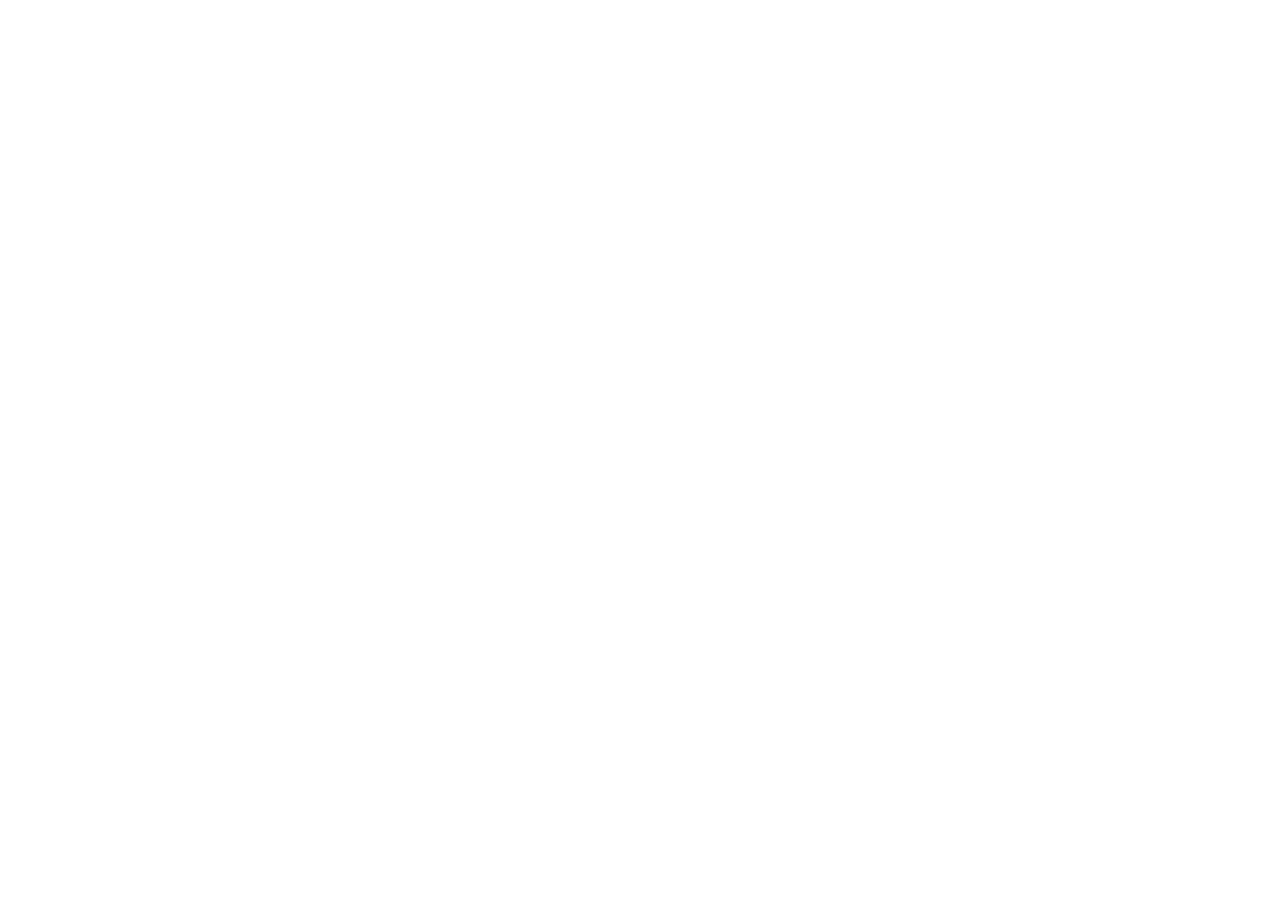
==== index.html @ b424fed6 "Initial commit" ====
<!DOCTYPE html>
<html lang="en">
<head>
  <meta charset="UTF-8">
  <meta http-equiv="X-UA-Compatible" content="IE=edge">
  <meta name="viewport" content="width=device-width, initial-scale=1.0">
  <title>Project</title>

  <!-- Styles -->
  <link rel="stylesheet" href="css/normalize.css">
  <link rel="stylesheet" href="css/styles.css">

</head>
<body>


  <script src="js/main.js"></script>
</body>
</html>
---- css/styles.css ----
html {
  box-sizing: border-box;
  height: 100%;
  scroll-behavior: smooth;
}

*,
*::before,
*::after {
  box-sizing: inherit;
}

body {
  display: flex;
  flex-direction: column;
  height: 100%;
  margin: 0;
  padding: 0;
  font-family: Arial, sans-serif;
  font-size: 16px;
  line-height: 1.5;
  background-color: #fff;
  color: #222;
}

img {
  max-width: 100%;
  height: auto;
}


/* CONTAINER */

.container {
  width: 100%;
  max-width: 1200px;
  padding-left: 50px;
  padding-right: 50px;
  margin-left: auto;
  margin-right: auto;
}


/* MAIN CONTENT */
.main-content {
  flex-grow: 1;
}


/* RETINA BACKGROUNDS */
@media
only screen and (-webkit-min-device-pixel-ratio: 2),
only screen and (   min--moz-device-pixel-ratio: 2),
only screen and (     -o-min-device-pixel-ratio: 2/1),
only screen and (        min-device-pixel-ratio: 2),
only screen and (                min-resolution: 192dpi),
only screen and (                min-resolution: 2dppx) {

}
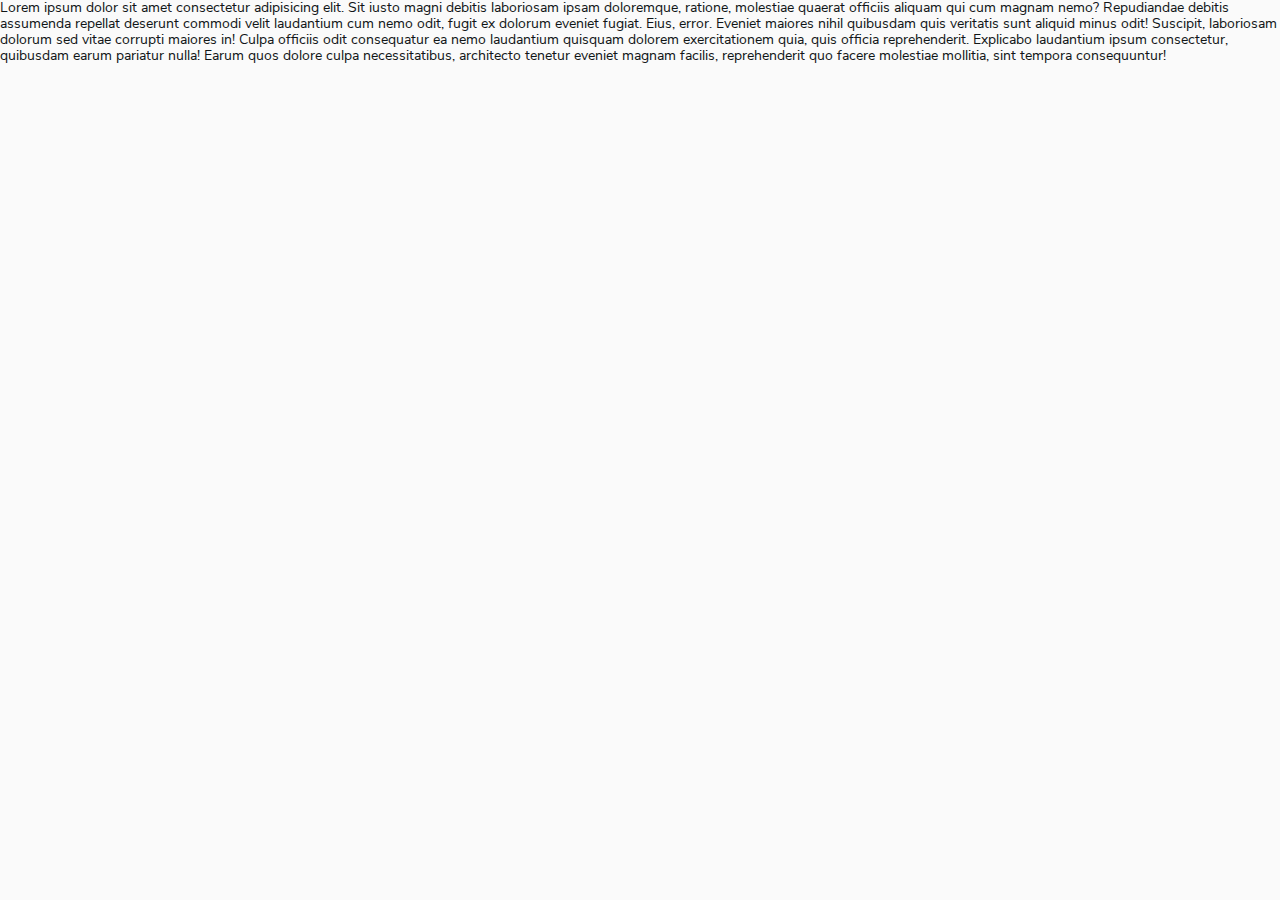
==== commit b9b27fc7: "prepare global styles, fonts, images" ====
--- a/index.html
+++ b/index.html
@@ -4,7 +4,7 @@
   <meta charset="UTF-8">
   <meta http-equiv="X-UA-Compatible" content="IE=edge">
   <meta name="viewport" content="width=device-width, initial-scale=1.0">
-  <title>Project</title>
+  <title>Countries Project</title>
 
   <!-- Styles -->
   <link rel="stylesheet" href="css/normalize.css">
@@ -12,7 +12,7 @@
 
 </head>
 <body>
-
+<div>Lorem ipsum dolor sit amet consectetur adipisicing elit. Sit iusto magni debitis laboriosam ipsam doloremque, ratione, molestiae quaerat officiis aliquam qui cum magnam nemo? Repudiandae debitis assumenda repellat deserunt commodi velit laudantium cum nemo odit, fugit ex dolorum eveniet fugiat. Eius, error. Eveniet maiores nihil quibusdam quis veritatis sunt aliquid minus odit! Suscipit, laboriosam dolorum sed vitae corrupti maiores in! Culpa officiis odit consequatur ea nemo laudantium quisquam dolorem exercitationem quia, quis officia reprehenderit. Explicabo laudantium ipsum consectetur, quibusdam earum pariatur nulla! Earum quos dolore culpa necessitatibus, architecto tenetur eveniet magnam facilis, reprehenderit quo facere molestiae mollitia, sint tempora consequuntur!</div>
 
   <script src="js/main.js"></script>
 </body>
--- a/css/styles.css
+++ b/css/styles.css
@@ -1,3 +1,70 @@
+/* FONTS */
+@font-face {
+  font-family: 'Nunito Sans';
+  src: url('../fonts/NunitoSans-ExtraBold.eot');
+  src: url('../fonts/NunitoSans-ExtraBold.eot?#iefix') format('embedded-opentype'),
+    url('../fonts/NunitoSans-ExtraBold.woff2') format('woff2'),
+    url('../fonts/NunitoSans-ExtraBold.woff') format('woff'),
+    url('../fonts/NunitoSans-ExtraBold.ttf') format('truetype');
+  font-weight: bold;
+  font-style: normal;
+  font-display: swap;
+}
+
+@font-face {
+  font-family: 'Nunito Sans';
+  src: url('../fonts/NunitoSans-Light.eot');
+  src: url('../fonts/NunitoSans-Light.eot?#iefix') format('embedded-opentype'),
+    url('../fonts/NunitoSans-Light.woff2') format('woff2'),
+    url('../fonts/NunitoSans-Light.woff') format('woff'),
+    url('../fonts/NunitoSans-Light.ttf') format('truetype');
+  font-weight: 300;
+  font-style: normal;
+  font-display: swap;
+}
+
+@font-face {
+  font-family: 'Nunito Sans';
+  src: url('../fonts/NunitoSans-SemiBold.eot');
+  src: url('../fonts/NunitoSans-SemiBold.eot?#iefix') format('embedded-opentype'),
+    url('../fonts/NunitoSans-SemiBold.woff2') format('woff2'),
+    url('../fonts/NunitoSans-SemiBold.woff') format('woff'),
+    url('../fonts/NunitoSans-SemiBold.ttf') format('truetype');
+  font-weight: 600;
+  font-style: normal;
+  font-display: swap;
+}
+
+@font-face {
+  font-family: 'Nunito Sans';
+  src: url('../fonts/NunitoSans-Regular.eot');
+  src: url('../fonts/NunitoSans-Regular.eot?#iefix') format('embedded-opentype'),
+    url('../fonts/NunitoSans-Regular.woff2') format('woff2'),
+    url('../fonts/NunitoSans-Regular.woff') format('woff'),
+    url('../fonts/NunitoSans-Regular.ttf') format('truetype');
+  font-weight: normal;
+  font-style: normal;
+  font-display: swap;
+}
+
+/* CUSTOM PROPS */
+
+:root {
+  --text-color: #111517;
+  --element-bg: #fff;
+  --body-bg: #fafafa;
+}
+
+/* DARK MODE */
+
+.dark-mode {
+  --text-color: #fff;
+  --element-bg: #2B3844;
+  --body-bg: #202C36;
+}
+
+/* GLOBAL PROPS */
+
 html {
   box-sizing: border-box;
   height: 100%;
@@ -16,11 +83,11 @@
   height: 100%;
   margin: 0;
   padding: 0;
-  font-family: Arial, sans-serif;
-  font-size: 16px;
-  line-height: 1.5;
-  background-color: #fff;
-  color: #222;
+  font-family: 'Nunito Sans', sans-serif;
+  font-size: 14px;
+  line-height: 16px;
+  background-color: var(--body-bg);
+  color: var(--text-color);
 }
 
 img {
@@ -28,6 +95,9 @@
   height: auto;
 }
 
+a {
+  text-decoration: none;
+}
 
 /* CONTAINER */
 
@@ -48,12 +118,9 @@
 
 
 /* RETINA BACKGROUNDS */
-@media
-only screen and (-webkit-min-device-pixel-ratio: 2),
-only screen and (   min--moz-device-pixel-ratio: 2),
-only screen and (     -o-min-device-pixel-ratio: 2/1),
-only screen and (        min-device-pixel-ratio: 2),
-only screen and (                min-resolution: 192dpi),
-only screen and (                min-resolution: 2dppx) {
-
-}+@media only screen and (-webkit-min-device-pixel-ratio: 2),
+only screen and (min--moz-device-pixel-ratio: 2),
+only screen and (-o-min-device-pixel-ratio: 2/1),
+only screen and (min-device-pixel-ratio: 2),
+only screen and (min-resolution: 192dpi),
+only screen and (min-resolution: 2dppx) {}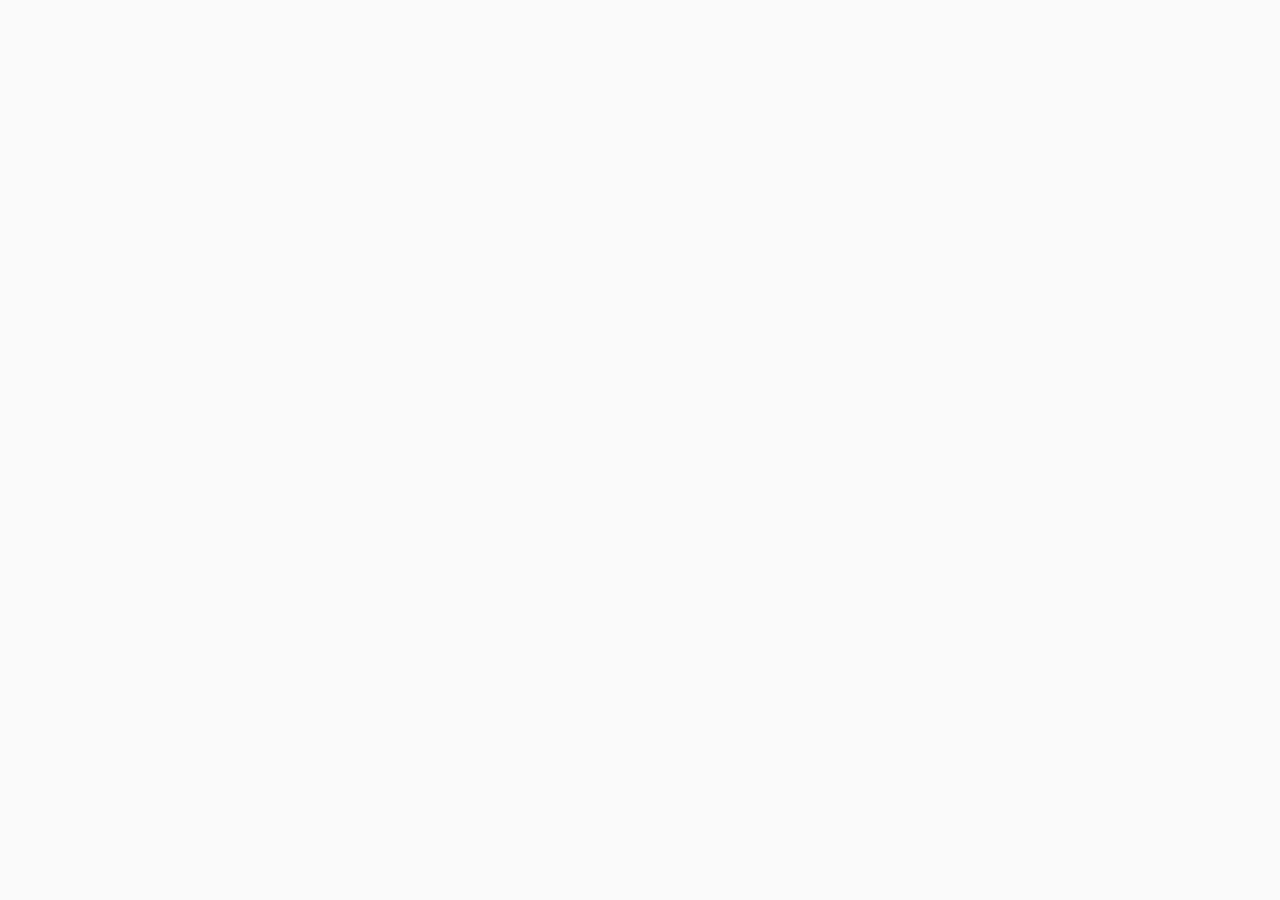
==== commit 3517882a: "remove unnecessary text" ====
--- a/index.html
+++ b/index.html
@@ -12,7 +12,7 @@
 
 </head>
 <body>
-<div>Lorem ipsum dolor sit amet consectetur adipisicing elit. Sit iusto magni debitis laboriosam ipsam doloremque, ratione, molestiae quaerat officiis aliquam qui cum magnam nemo? Repudiandae debitis assumenda repellat deserunt commodi velit laudantium cum nemo odit, fugit ex dolorum eveniet fugiat. Eius, error. Eveniet maiores nihil quibusdam quis veritatis sunt aliquid minus odit! Suscipit, laboriosam dolorum sed vitae corrupti maiores in! Culpa officiis odit consequatur ea nemo laudantium quisquam dolorem exercitationem quia, quis officia reprehenderit. Explicabo laudantium ipsum consectetur, quibusdam earum pariatur nulla! Earum quos dolore culpa necessitatibus, architecto tenetur eveniet magnam facilis, reprehenderit quo facere molestiae mollitia, sint tempora consequuntur!</div>
+
 
   <script src="js/main.js"></script>
 </body>
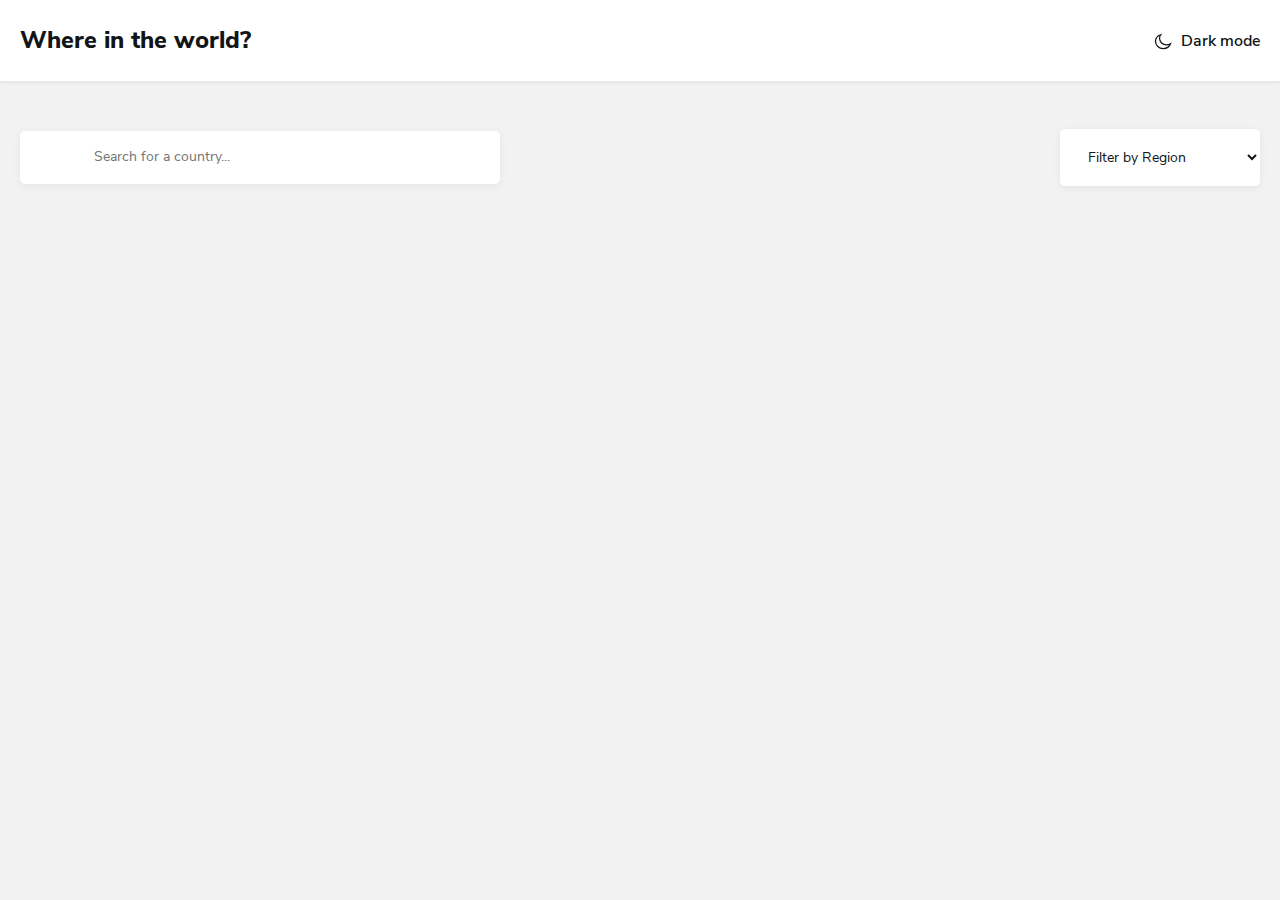
==== commit 583c22d5: "Add filters form" ====
--- a/index.html
+++ b/index.html
@@ -10,8 +10,39 @@
   <link rel="stylesheet" href="css/normalize.css">
   <link rel="stylesheet" href="css/styles.css">
 
+<!-- Favicon -->
+<link rel="icon" href="images/favicon.png">
+
 </head>
 <body>
+  <header class="site-header">
+    <div class="container site-header-container">
+      <a class="site-header-logo" href="index.html">Where in the world?</a>
+      <button class="site-header-theme-toggler" type="button">
+        <span class="site-header-theme-toggler-inner">
+          <svg xmlns="http://www.w3.org/2000/svg" width="20" height="20" fill="none">
+            <path fill="#fff" fill-rule="evenodd" stroke="currentColor" stroke-width="1.25" d="M13.553 13.815c-3.884 0-7.034-2.887-7.034-6.447 0-1.343.448-2.586 1.212-3.618-3.04.945-5.231 3.581-5.231 6.688 0 3.9 3.45 7.062 7.704 7.062 3.389 0 6.266-2.007 7.296-4.796a7.458 7.458 0 0 1-3.947 1.111Z" clip-rule="evenodd"/>
+          </svg>
+          <span class="site-header-theme-toggler-inner-text">Dark mode</span>
+        </span>
+      </button>
+    </div>
+  </header>
+  <main class="main-content">
+    <div class="container">
+      <form class="filters" action="https://echo.htmlacademy.ru" method="get">
+        <input class="filters-search-input" type="search" name="search" placeholder="Search for a country..." aria-label="Country" required>
+        <select class="filters-region-select" name="Region" aria-label="Regions">
+          <option selected disabled>Filter by Region</option>
+          <option>Africa</option>
+          <option>America</option>
+          <option>Asia</option>
+          <option>Europe</option>
+          <option>Oceania</option>
+        </select>
+      </form>
+    </div>
+  </main>
 
 
   <script src="js/main.js"></script>
--- a/css/styles.css
+++ b/css/styles.css
@@ -52,7 +52,7 @@
 :root {
   --text-color: #111517;
   --element-bg: #fff;
-  --body-bg: #fafafa;
+  --body-bg: #F2F2F2;
 }
 
 /* DARK MODE */
@@ -88,6 +88,7 @@
   line-height: 16px;
   background-color: var(--body-bg);
   color: var(--text-color);
+  transition: background-color 0.4s ease, color 0.4s ease;
 }
 
 img {
@@ -103,9 +104,9 @@
 
 .container {
   width: 100%;
-  max-width: 1200px;
-  padding-left: 50px;
-  padding-right: 50px;
+  max-width: 1320px;
+  padding-left: 20px;
+  padding-right: 20px;
   margin-left: auto;
   margin-right: auto;
 }
@@ -114,7 +115,130 @@
 /* MAIN CONTENT */
 .main-content {
   flex-grow: 1;
-}
+  padding-top: 48px;
+  padding-bottom: 48px;
+}
+
+
+/* SITE HEADER */
+.site-header {
+  padding: 24px 0;
+  background-color: var(--element-bg);
+  box-shadow: 0px 2px 4px rgba(0, 0, 0, 0.06);
+  white-space: nowrap;
+  transition: background-color 0.4s ease, color 0.4s ease;
+}
+
+.site-header-container {
+  display: flex;
+  justify-content: space-between;
+  align-items: center;
+}
+
+.site-header-logo {
+  font-weight: 800;
+  font-size: 24px;
+  line-height: 33px;
+  color: var(--text-color);
+}
+
+.site-header-logo:hover {
+  opacity: 0.8;
+}
+
+.site-header-logo:active {
+  opacity: 0.6;
+}
+
+.site-header-theme-toggler {
+  border: 0;
+  padding: 0;
+  background-color: transparent;
+  cursor: pointer;
+}
+
+.site-header-theme-toggler:hover {
+  opacity: 0.8;
+}
+
+.site-header-theme-toggler:active {
+  opacity: 0.6;
+}
+
+.site-header-theme-toggler-inner {
+  display: flex;
+  align-items: center;
+  color: var(--text-color);
+}
+
+.site-header-theme-toggler-inner svg {
+  width: 20px;
+  height: 20px;
+  margin-right: 8px;
+}
+
+.site-header-theme-toggler-inner-text {
+  font-weight: 600;
+  font-size: 16px;
+  line-height: 22px;
+}
+
+
+/* FILTERS */
+
+.filters {
+  display: flex;
+  justify-content: space-between;
+  align-items: center;
+}
+
+.filters-search-input {
+  border: 0;
+  outline: 0;
+  min-width: 480px;
+  padding: 18px 74px;
+  box-shadow: 0px 2px 9px rgba(0, 0, 0, 0.06);
+  border-radius: 5px;
+  background-color: var(--element-bg);
+  color: var(--text-color);
+}
+
+.filters-region-select {
+  border: 0;
+  outline: 0;
+  min-width: 200px;
+  padding: 18px 24px;
+  box-shadow: 0px 2px 9px rgba(0, 0, 0, 0.06);
+  border-radius: 5px;
+  background-color: var(--element-bg);
+  color: var(--text-color);
+}
+
+
+
+
+
+
+
+
+
+
+
+
+
+
+
+
+
+
+
+
+
+
+
+
+
+
 
 
 /* RETINA BACKGROUNDS */
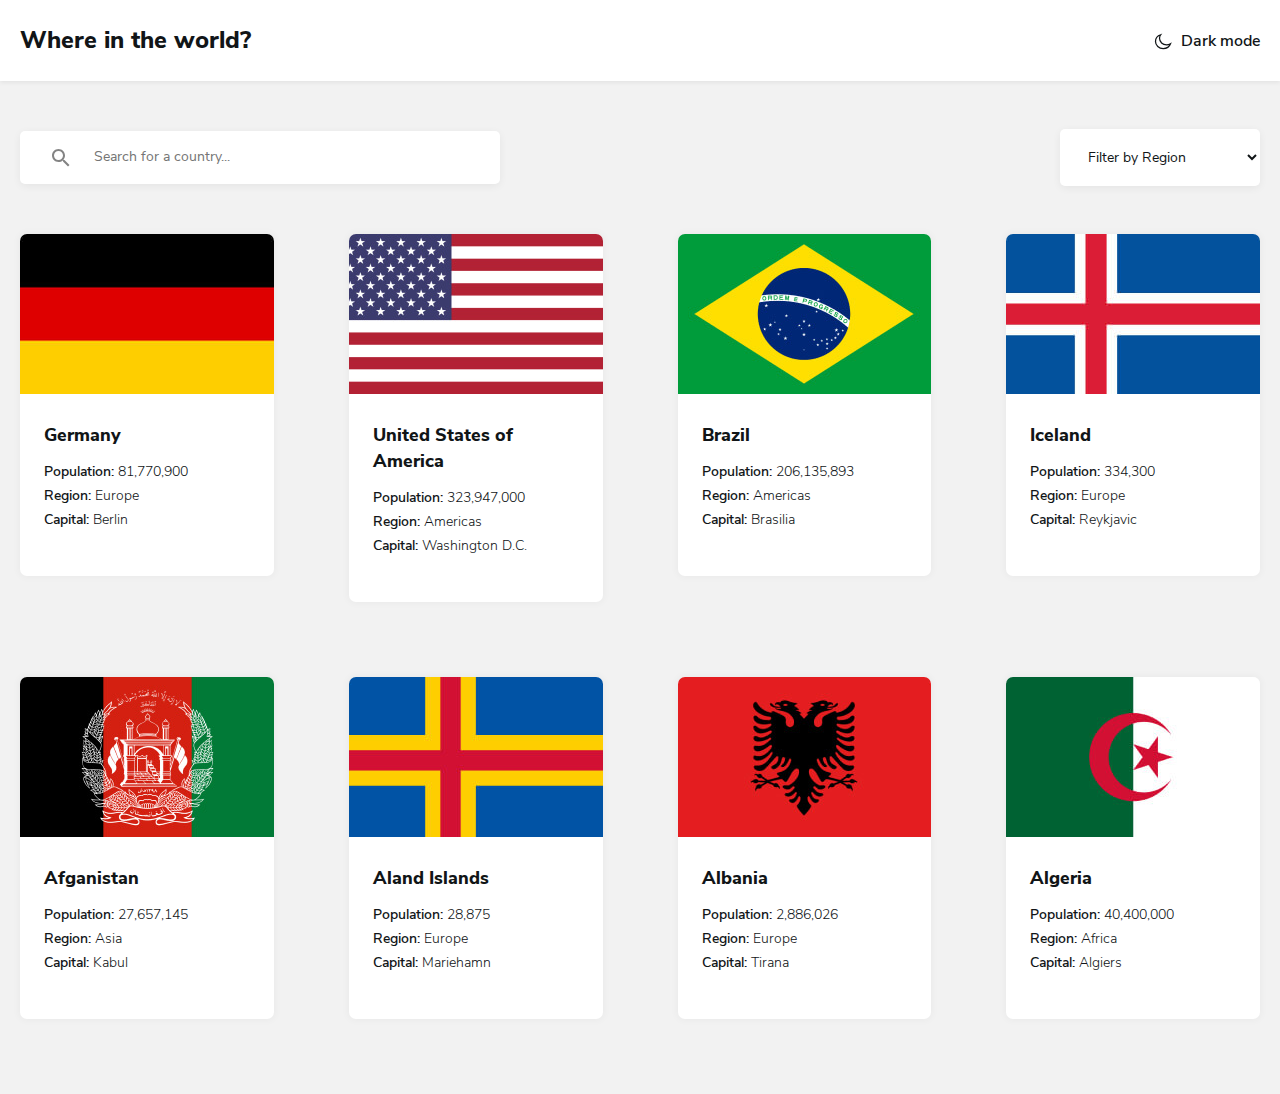
==== commit b47c6e51: "Add search-icon and its styles" ====
--- a/index.html
+++ b/index.html
@@ -1,5 +1,6 @@
 <!DOCTYPE html>
 <html lang="en">
+
 <head>
   <meta charset="UTF-8">
   <meta http-equiv="X-UA-Compatible" content="IE=edge">
@@ -10,10 +11,11 @@
   <link rel="stylesheet" href="css/normalize.css">
   <link rel="stylesheet" href="css/styles.css">
 
-<!-- Favicon -->
-<link rel="icon" href="images/favicon.png">
+  <!-- Favicon -->
+  <link rel="icon" href="images/favicon.png">
 
 </head>
+
 <body>
   <header class="site-header">
     <div class="container site-header-container">
@@ -21,7 +23,9 @@
       <button class="site-header-theme-toggler" type="button">
         <span class="site-header-theme-toggler-inner">
           <svg xmlns="http://www.w3.org/2000/svg" width="20" height="20" fill="none">
-            <path fill="#fff" fill-rule="evenodd" stroke="currentColor" stroke-width="1.25" d="M13.553 13.815c-3.884 0-7.034-2.887-7.034-6.447 0-1.343.448-2.586 1.212-3.618-3.04.945-5.231 3.581-5.231 6.688 0 3.9 3.45 7.062 7.704 7.062 3.389 0 6.266-2.007 7.296-4.796a7.458 7.458 0 0 1-3.947 1.111Z" clip-rule="evenodd"/>
+            <path fill="#fff" fill-rule="evenodd" stroke="currentColor" stroke-width="1.25"
+              d="M13.553 13.815c-3.884 0-7.034-2.887-7.034-6.447 0-1.343.448-2.586 1.212-3.618-3.04.945-5.231 3.581-5.231 6.688 0 3.9 3.45 7.062 7.704 7.062 3.389 0 6.266-2.007 7.296-4.796a7.458 7.458 0 0 1-3.947 1.111Z"
+              clip-rule="evenodd" />
           </svg>
           <span class="site-header-theme-toggler-inner-text">Dark mode</span>
         </span>
@@ -30,21 +34,270 @@
   </header>
   <main class="main-content">
     <div class="container">
-      <form class="filters" action="https://echo.htmlacademy.ru" method="get">
-        <input class="filters-search-input" type="search" name="search" placeholder="Search for a country..." aria-label="Country" required>
-        <select class="filters-region-select" name="Region" aria-label="Regions">
-          <option selected disabled>Filter by Region</option>
-          <option>Africa</option>
-          <option>America</option>
-          <option>Asia</option>
-          <option>Europe</option>
-          <option>Oceania</option>
-        </select>
-      </form>
+
+      <!-- FILTERS -->
+      <!-- <h2>Filters</h2> -->
+      <section>
+        <form class="filters" action="https://echo.htmlacademy.ru" method="get">
+          <div class="filters-search-wrapper">
+            <svg class="filters-search-icon" xmlns="http://www.w3.org/2000/svg" width="18" height="18" fill="none"><path fill="currentColor" fill-rule="evenodd" d="M12.5 11h-.8l-.3-.3c1-1.1 1.6-2.6 1.6-4.2C13 2.9 10.1 0 6.5 0S0 2.9 0 6.5 2.9 13 6.5 13c1.6 0 3.1-.6 4.2-1.6l.3.3v.8l5 5 1.5-1.5-5-5Zm-6 0C4 11 2 9 2 6.5S4 2 6.5 2 11 4 11 6.5 9 11 6.5 11Z" clip-rule="evenodd"/></svg>
+            <input class="filters-search-input" type="search" name="search" placeholder="Search for a country..."
+              aria-label="Country" required>
+          </div>
+          <select class="filters-region-select" name="Region" aria-label="Regions">
+            <option selected disabled>Filter by Region</option>
+            <option>Africa</option>
+            <option>America</option>
+            <option>Asia</option>
+            <option>Europe</option>
+            <option>Oceania</option>
+          </select>
+        </form>
+      </section>
+
+      <!-- INDEX COUNTRIES -->
+      <section class="index-countries">
+        <!-- <h2>Countries</h2> -->
+
+        <ul class="index-countries-list">
+
+          <li class="index-countries-item">
+            <div class="index-country">
+              <img src="images/flags/flag-germany.jpg" alt="Germany flag" class="index-country-flag" width="264"
+                height="160" srcset="images/flags/flag-germany.jpg 1x, images/flags/flag-germany@2x.jpg 2x">
+              <div class="index-country-info">
+                <h3 class="index-country-name">
+                  <a href="country.html" class="index-country-name-link">
+                    Germany
+                  </a>
+                </h3>
+                <dl class="index-country-details">
+                  <div class="index-country-details-item">
+                    <dt class="index-country-details-title">Population:</dt>
+                    <dd class="index-country-details-value">81,770,900</dd>
+                  </div>
+                  <div class="index-country-details-item">
+                    <dt class="index-country-details-title">Region:</dt>
+                    <dd class="index-country-details-value">Europe</dd>
+                  </div>
+                  <div class="index-country-details-item">
+                    <dt class="index-country-details-title">Capital:</dt>
+                    <dd class="index-country-details-value">Berlin</dd>
+                  </div>
+                </dl>
+              </div>
+            </div>
+          </li>
+
+          <li class="index-countries-item">
+            <div class="index-country">
+              <img src="images/flags/flag-usa.jpg" alt="USA flag" class="index-country-flag" width="264" height="160"
+                srcset="images/flags/flag-usa.jpg 1x, images/flags/flag-usa@2x.jpg.jpg 2x">
+              <div class="index-country-info">
+                <h3 class="index-country-name">
+                  <a href="country.html" class="index-country-name-link">
+                    United States of America
+                  </a>
+                </h3>
+                <dl class="index-country-details">
+                  <div class="index-country-details-item">
+                    <dt class="index-country-details-title">Population:</dt>
+                    <dd class="index-country-details-value">323,947,000</dd>
+                  </div>
+                  <div class="index-country-details-item">
+                    <dt class="index-country-details-title">Region:</dt>
+                    <dd class="index-country-details-value">Americas</dd>
+                  </div>
+                  <div class="index-country-details-item">
+                    <dt class="index-country-details-title">Capital:</dt>
+                    <dd class="index-country-details-value">Washington D.C.</dd>
+                  </div>
+                </dl>
+              </div>
+            </div>
+          </li>
+
+          <li class="index-countries-item">
+            <div class="index-country">
+              <img src="images/flags/flag-brazil.jpg" alt="Brazil flag" class="index-country-flag" width="264"
+                height="160" srcset="images/flags/flag-brazil.jpg 1x, images/images/flags/flag-brazil@2x.jpg 2x">
+              <div class="index-country-info">
+                <h3 class="index-country-name">
+                  <a href="country.html" class="index-country-name-link">
+                    Brazil
+                  </a>
+                </h3>
+                <dl class="index-country-details">
+                  <div class="index-country-details-item">
+                    <dt class="index-country-details-title">Population:</dt>
+                    <dd class="index-country-details-value">206,135,893</dd>
+                  </div>
+                  <div class="index-country-details-item">
+                    <dt class="index-country-details-title">Region:</dt>
+                    <dd class="index-country-details-value">Americas</dd>
+                  </div>
+                  <div class="index-country-details-item">
+                    <dt class="index-country-details-title">Capital:</dt>
+                    <dd class="index-country-details-value">Brasilia</dd>
+                  </div>
+                </dl>
+              </div>
+            </div>
+          </li>
+
+          <li class="index-countries-item">
+            <div class="index-country">
+              <img src="images/flags/flag-iceland.jpg" alt="Iceland flag" class="index-country-flag" width="264"
+                height="160" srcset="images/flags/flag-iceland.jpg 1x, images/flags/flag-iceland@2x.jpg 2x">
+              <div class="index-country-info">
+                <h3 class="index-country-name">
+                  <a href="country.html" class="index-country-name-link">
+                    Iceland
+                  </a>
+                </h3>
+                <dl class="index-country-details">
+                  <div class="index-country-details-item">
+                    <dt class="index-country-details-title">Population:</dt>
+                    <dd class="index-country-details-value">334,300</dd>
+                  </div>
+                  <div class="index-country-details-item">
+                    <dt class="index-country-details-title">Region:</dt>
+                    <dd class="index-country-details-value">Europe</dd>
+                  </div>
+                  <div class="index-country-details-item">
+                    <dt class="index-country-details-title">Capital:</dt>
+                    <dd class="index-country-details-value">Reykjavic</dd>
+                  </div>
+                </dl>
+              </div>
+            </div>
+          </li>
+
+          <li class="index-countries-item">
+            <div class="index-country">
+              <img src="images/flags/flag-afganistan.jpg" alt="Afganistan flag" class="index-country-flag" width="264"
+                height="160" srcset="images/flags/flag-afganistan.jpg 1x, images/flags/flag-afganistan@2x.jpg 2x">
+              <div class="index-country-info">
+                <h3 class="index-country-name">
+                  <a href="country.html" class="index-country-name-link">
+                    Afganistan
+                  </a>
+                </h3>
+                <dl class="index-country-details">
+                  <div class="index-country-details-item">
+                    <dt class="index-country-details-title">Population:</dt>
+                    <dd class="index-country-details-value">27,657,145</dd>
+                  </div>
+                  <div class="index-country-details-item">
+                    <dt class="index-country-details-title">Region:</dt>
+                    <dd class="index-country-details-value">Asia</dd>
+                  </div>
+                  <div class="index-country-details-item">
+                    <dt class="index-country-details-title">Capital:</dt>
+                    <dd class="index-country-details-value">Kabul</dd>
+                  </div>
+                </dl>
+              </div>
+            </div>
+          </li>
+
+          <li class="index-countries-item">
+            <div class="index-country">
+              <img src="images/flags/flag-aland.jpg" alt="Aland Islands flag" class="index-country-flag" width="264"
+                height="160" srcset="images/flags/flag-aland.jpg 1x, images/flags/flag-aland@2x.jpg 2x">
+              <div class="index-country-info">
+                <h3 class="index-country-name">
+                  <a href="country.html" class="index-country-name-link">
+                    Aland Islands
+                  </a>
+                </h3>
+                <dl class="index-country-details">
+                  <div class="index-country-details-item">
+                    <dt class="index-country-details-title">Population:</dt>
+                    <dd class="index-country-details-value">28,875</dd>
+                  </div>
+                  <div class="index-country-details-item">
+                    <dt class="index-country-details-title">Region:</dt>
+                    <dd class="index-country-details-value">Europe</dd>
+                  </div>
+                  <div class="index-country-details-item">
+                    <dt class="index-country-details-title">Capital:</dt>
+                    <dd class="index-country-details-value">Mariehamn</dd>
+                  </div>
+                </dl>
+              </div>
+            </div>
+          </li>
+
+          <li class="index-countries-item">
+            <div class="index-country">
+              <img src="images/flags/flag-albania.jpg" alt="Albania flag" class="index-country-flag" width="264"
+                height="160" srcset="images/flags/flag-albania.jpg 1x, images/flags/flag-albania@2x.jpg 2x">
+              <div class="index-country-info">
+                <h3 class="index-country-name">
+                  <a href="country.html" class="index-country-name-link">
+                    Albania
+                  </a>
+                </h3>
+                <dl class="index-country-details">
+                  <div class="index-country-details-item">
+                    <dt class="index-country-details-title">Population:</dt>
+                    <dd class="index-country-details-value">2,886,026</dd>
+                  </div>
+                  <div class="index-country-details-item">
+                    <dt class="index-country-details-title">Region:</dt>
+                    <dd class="index-country-details-value">Europe</dd>
+                  </div>
+                  <div class="index-country-details-item">
+                    <dt class="index-country-details-title">Capital:</dt>
+                    <dd class="index-country-details-value">Tirana</dd>
+                  </div>
+                </dl>
+              </div>
+            </div>
+          </li>
+
+          <li class="index-countries-item">
+            <div class="index-country">
+              <img src="images/flags/flag-algeria.jpg" alt="Algeria flag" class="index-country-flag" width="264"
+                height="160" srcset="images/flags/flag-algeria.jpg 1x, images/flags/flag-algeria@2x.jpg 2x">
+              <div class="index-country-info">
+                <h3 class="index-country-name">
+                  <a href="country.html" class="index-country-name-link">
+                    Algeria
+                  </a>
+                </h3>
+                <dl class="index-country-details">
+                  <div class="index-country-details-item">
+                    <dt class="index-country-details-title">Population:</dt>
+                    <dd class="index-country-details-value">40,400,000</dd>
+                  </div>
+                  <div class="index-country-details-item">
+                    <dt class="index-country-details-title">Region:</dt>
+                    <dd class="index-country-details-value">Africa</dd>
+                  </div>
+                  <div class="index-country-details-item">
+                    <dt class="index-country-details-title">Capital:</dt>
+                    <dd class="index-country-details-value">Algiers</dd>
+                  </div>
+                </dl>
+              </div>
+            </div>
+          </li>
+
+        </ul>
+      </section>
+
+      <!-- INDEX COUNTRIES -->
+      <!-- <h2>Countries list</h2> -->
+
+
+
     </div>
   </main>
 
 
   <script src="js/main.js"></script>
 </body>
+
 </html>--- a/css/styles.css
+++ b/css/styles.css
@@ -53,6 +53,8 @@
   --text-color: #111517;
   --element-bg: #fff;
   --body-bg: #F2F2F2;
+  --icon-color: #848484;
+  --transition-duration: 0.4s;
 }
 
 /* DARK MODE */
@@ -61,6 +63,7 @@
   --text-color: #fff;
   --element-bg: #2B3844;
   --body-bg: #202C36;
+  --icon-color: var(--text-color);
 }
 
 /* GLOBAL PROPS */
@@ -88,7 +91,7 @@
   line-height: 16px;
   background-color: var(--body-bg);
   color: var(--text-color);
-  transition: background-color 0.4s ease, color 0.4s ease;
+  transition: background-color var(--transition-duration) ease, color var(--transition-duration) ease;
 }
 
 img {
@@ -119,6 +122,9 @@
   padding-bottom: 48px;
 }
 
+.main-content-inner {
+  padding-top: 80px;
+}
 
 /* SITE HEADER */
 .site-header {
@@ -126,7 +132,7 @@
   background-color: var(--element-bg);
   box-shadow: 0px 2px 4px rgba(0, 0, 0, 0.06);
   white-space: nowrap;
-  transition: background-color 0.4s ease, color 0.4s ease;
+  transition: background-color var(--transition-duration) ease, color var(--transition-duration) ease;
 }
 
 .site-header-container {
@@ -190,6 +196,18 @@
   display: flex;
   justify-content: space-between;
   align-items: center;
+  margin-bottom: 48px;
+}
+.filters-search-wrapper {
+  position: relative;
+}
+.filters-search-icon {
+  position: absolute;
+  top: 50%;
+  left: 32px;
+  transform: translateY(-50%);
+  color: var(--icon-color);
+  pointer-events: none;
 }
 
 .filters-search-input {
@@ -214,10 +232,220 @@
   color: var(--text-color);
 }
 
-
-
-
-
+/* INDEX COUNTRIES */
+
+.index-countries-list {
+  margin: 0;
+  padding: 0;
+  list-style: none;
+  margin-left: -75px;
+  margin-bottom: -75px;
+  display: flex;
+  flex-wrap: wrap;
+}
+
+.index-countries-item {
+  width: calc(25% - 75px);
+  margin-left: 75px;
+  margin-bottom: 75px;
+}
+
+.index-country {
+  border-radius: 7px;
+  overflow: hidden;
+  background-color: var(--element-bg);
+  color: var(--text-color);
+  box-shadow: 0px 0px 7px 2px rgba(0, 0, 0, 0.03);
+
+}
+
+.index-country:hover .index-country-flag {
+  transform: scale(1.15);
+}
+
+.index-country-flag {
+  width: 100%;
+  height: 160px;
+  object-fit: cover;
+  transition: transform var(--transition-duration) ease;
+}
+
+.index-country-info {
+  padding: 24px 24px 48px;
+}
+
+.index-country-name {
+  margin-top: 0;
+  margin-bottom: 16px;
+  font-weight: 800;
+  font-size: 18px;
+  line-height: 26px;
+}
+
+.index-country-name-link {
+  color: var(--text-color);
+}
+
+.index-country-details {
+  margin: 0;
+}
+
+.index-country-details-item {
+  display: flex;
+}
+
+.index-country-details-item:not(:last-child) {
+  margin-bottom: 8px;
+}
+
+.index-country-details-title {
+  font-weight: 600;
+}
+
+.index-country-details-value {
+  margin-left: 4px;
+  font-weight: 300;
+}
+
+/* COUNTRY PAGE */
+
+.country-page-back-btn {
+  display: inline-flex;
+  align-items: center;
+  padding: 10px 32px;
+  background-color: var(--element-bg);
+  color: var(--text-color);
+  box-shadow: 0px 0px 7px rgba(0, 0, 0, 0.3);
+  border-radius: 6px;
+  margin-bottom: 80px;
+}
+
+.country-page-back-img {
+  margin-right: 10px;
+  width: 20px;
+  height: 20px;
+}
+
+.country-page-back-text {
+  font-weight: 300;
+  line-height: 20px;
+}
+
+/* COUNTRY PAGE FLAG INFO */
+
+/* Country page flag */
+
+.country-page-flag-info {
+  display: flex;
+  justify-content: space-between;
+  align-items: center;
+}
+
+.country-page-img {
+  border-radius: 10px;
+  width: 560px;
+  height: 401px;
+  box-shadow: 0px 0px 14px 4px rgba(0, 0, 0, 0.03);
+}
+
+/* Country page info */
+
+.country-page-info {
+  padding: 30px 0;
+  width: 600px;
+
+}
+
+.country-page-title {
+  margin-top: 0;
+  margin-bottom: 23px;
+  font-weight: 800;
+  font-size: 32px;
+  line-height: 44px;
+}
+
+.country-page-details-wrapper {
+  display: flex;
+  justify-content: space-between;
+}
+
+.country-page-details-list {
+  margin: 0;
+}
+
+.country-page-details-item {
+  display: flex;
+  align-items: center;
+  margin-bottom: 65px;
+}
+
+.country-page-details-item:not(:last-child) {
+  margin-bottom: 6px;
+}
+
+.country-page-details-title {
+  font-size: 16px;
+  font-weight: 600;
+  line-height: 32px;
+}
+
+.country-page-details-value {
+  margin-left: 4px;
+  font-weight: 300;
+  font-size: 16px;
+  line-height: 32px;
+}
+
+.border-countries {
+  display: flex;
+  align-items: center;
+  flex-wrap: wrap;
+}
+
+.border-countries-title {
+  font-weight: 600;
+  font-size: 16px;
+  line-height: 24px;
+  margin: 0;
+  margin-right: 15px;
+}
+
+.border-countries-list {
+  display: flex;
+  margin: 0;
+  padding: 0;
+  list-style: none;
+  flex-wrap: wrap;
+}
+
+.border-countries-list-item {
+  padding: 5px 28px;
+  border-radius: 2px;
+  font-weight: 300;
+  font-size: 14px;
+  line-height: 19px;
+  background-color: var(--element-bg);
+  box-shadow: 0px 0px 4px 1px rgba(0, 0, 0, 0.1);
+  cursor: pointer;
+  margin-top: 4px;
+  margin-bottom: 4px;
+  transition: background-color var(--transition-duration) ease, color var(--transition-duration) ease;
+}
+
+.border-countries-list-item:hover {
+  opacity: 0.8;
+}
+.border-countries-list-item:active {
+  opacity: 0.6;
+}
+
+.border-countries-list-item:not(:last-child) {
+  margin-right: 10px;
+}
+
+.border-countries-list-item-link {
+  color: var(--text-color);
+}
 
 
 
